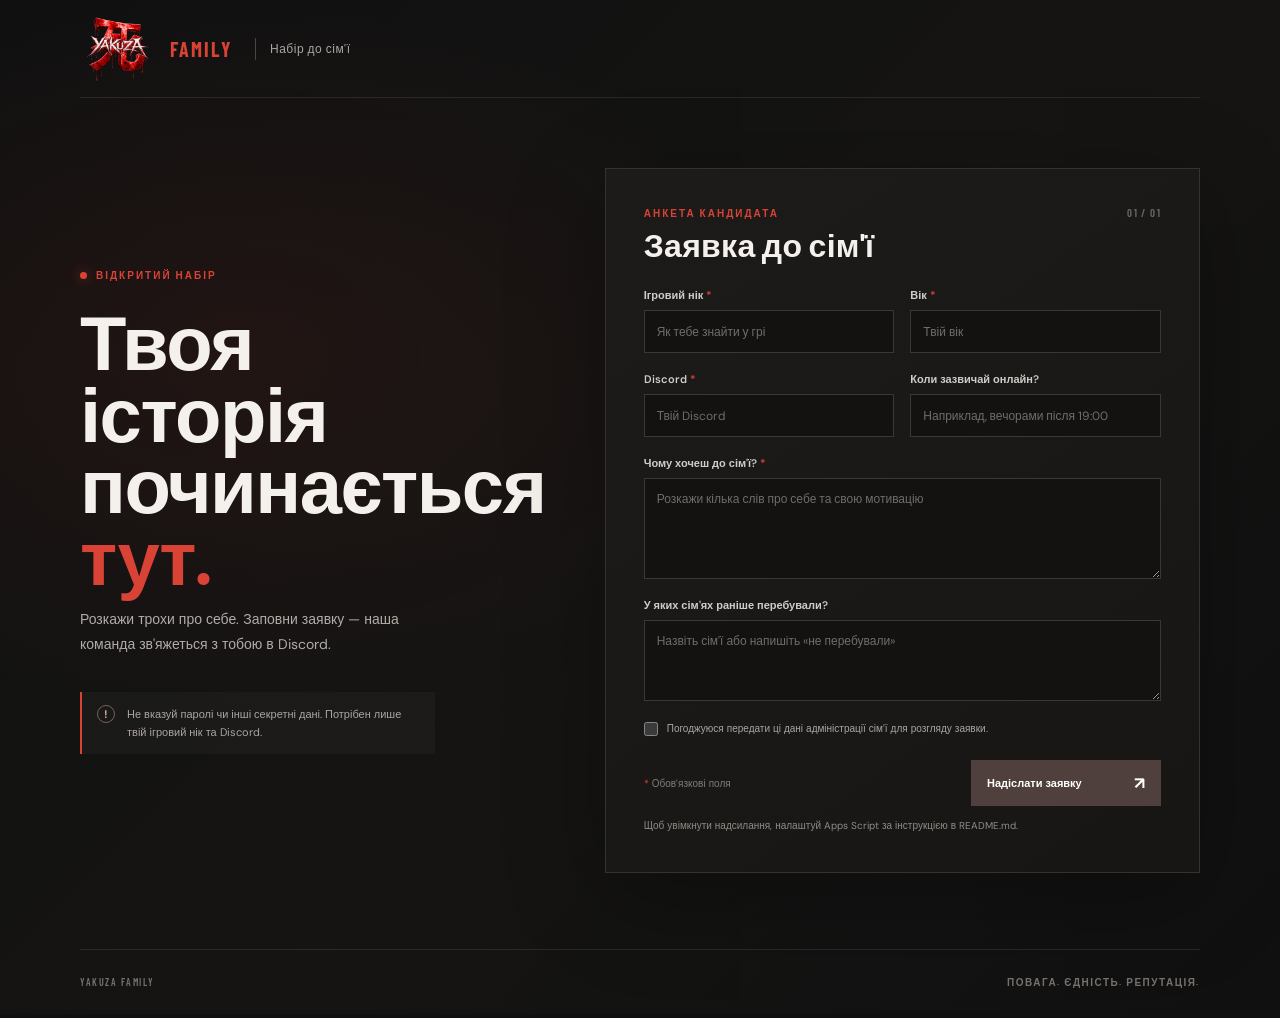
==== заявка в Yakuza/index.html @ 45d27117 "Add files via upload" ====
<!doctype html>
<html lang="uk">
  <head>
    <meta charset="utf-8">
    <meta name="viewport" content="width=device-width, initial-scale=1">
    <meta name="theme-color" content="#101010">
    <meta name="description" content="Подай заявку до сім'ї Yakuza.">
    <link rel="icon" type="image/png" href="EE2156BC-09BC-4624-B251-CAFA8B431EBB.png">
    <title>Заявка до сім'ї Yakuza</title>
    <link rel="stylesheet" href="styles.css">
    <script src="app.js" defer></script>
  </head>
  <body>
    <main class="page">
      <header class="brand">
        <a class="brand-logo" href="../index.html#home" aria-label="Yakuza — на головну">
          <img src="EE2156BC-09BC-4624-B251-CAFA8B431EBB.png" alt="Логотип сім'ї Yakuza">
        </a>
        <span class="brand-name"><span>FAMILY</span></span>
        <span class="brand-rule" aria-hidden="true"></span>
        <span class="brand-caption">Набір до сім'ї</span>
      </header>

      <section class="application" aria-labelledby="page-title">
        <div class="intro">
          <p class="eyebrow"><span aria-hidden="true"></span> ВІДКРИТИЙ НАБІР</p>
          <h1 id="page-title">Твоя історія<br>починається <span>тут.</span></h1>
          <p class="intro-copy">Розкажи трохи про себе. Заповни заявку — наша команда зв'яжеться з тобою в Discord.</p>
          <div class="note">
            <span class="note-symbol" aria-hidden="true">!</span>
            <p>Не вказуй паролі чи інші секретні дані. Потрібен лише твій ігровий нік та Discord.</p>
          </div>
        </div>

        <form class="form-card" id="application-form" target="submission-frame" method="post">
          <div class="form-heading">
            <div>
              <p class="eyebrow">АНКЕТА КАНДИДАТА</p>
              <h2>Заявка до сім'ї</h2>
            </div>
            <span class="form-index" aria-hidden="true">01 / 01</span>
          </div>

          <div class="fields">
            <label class="field">
              <span>Ігровий нік <span class="required">*</span></span>
              <input name="nickname" type="text" autocomplete="nickname" maxlength="60" placeholder="Як тебе знайти у грі" required>
            </label>

            <label class="field">
              <span>Вік <span class="required">*</span></span>
              <input name="age" type="number" min="1" max="100" inputmode="numeric" placeholder="Твій вік" required>
            </label>

            <label class="field">
              <span>Discord <span class="required">*</span></span>
              <input name="discord" type="text" autocomplete="off" maxlength="80" placeholder="Твій Discord" required>
            </label>

            <label class="field">
              <span>Коли зазвичай онлайн?</span>
              <input name="onlineTime" type="text" maxlength="100" placeholder="Наприклад, вечорами після 19:00">
            </label>

            <label class="field field-wide">
              <span>Чому хочеш до сім'ї? <span class="required">*</span></span>
              <textarea name="motivation" rows="4" maxlength="1000" placeholder="Розкажи кілька слів про себе та свою мотивацію" required></textarea>
            </label>

            <label class="field field-wide">
              <span>У яких сім'ях раніше перебували?</span>
              <textarea name="previousFamilies" rows="3" maxlength="1000" placeholder="Назвіть сім'ї або напишіть «не перебували»"></textarea>
            </label>
          </div>

          <label class="consent">
            <input name="consent" type="checkbox" required>
            <span>Погоджуюся передати ці дані адміністрації сім'ї для розгляду заявки.</span>
          </label>

          <div class="form-footer">
            <p class="required-hint"><span class="required">*</span> Обов'язкові поля</p>
            <button class="submit-button" id="submit-button" type="submit" disabled>
              <span>Надіслати заявку</span>
              <span aria-hidden="true">↗</span>
            </button>
          </div>
          <p class="form-status" id="form-status" role="status" aria-live="polite">Форма ще не під'єднана до таблиці.</p>

          <label class="honeypot" aria-hidden="true">
            Не заповнюйте це поле
            <input name="website" type="text" tabindex="-1" autocomplete="off">
          </label>
        </form>
      </section>

      <footer class="page-footer">
        <span>YAKUZA FAMILY</span>
        <span>ПОВАГА. ЄДНІСТЬ. РЕПУТАЦІЯ.</span>
      </footer>
    </main>

    <iframe class="submission-frame" name="submission-frame" title="Результат надсилання заявки"></iframe>
  </body>
</html>
---- заявка в Yakuza/styles.css ----
@import url("https://fonts.googleapis.com/css2?family=Barlow+Condensed:wght@500;600;700;800&family=DM+Sans:wght@400;500;600;700&display=swap");

:root {
  color-scheme: dark;
  font-family: "DM Sans", Arial, sans-serif;
  color: #f4f1ed;
  background: #101010;
  font-synthesis: none;
  text-rendering: optimizeLegibility;
  --red: #d94336;
  --muted: #9a9691;
  --line: #34312f;
  --panel: #191817;
}

* {
  box-sizing: border-box;
}

body {
  min-width: 320px;
  min-height: 100vh;
  margin: 0;
  background:
    radial-gradient(ellipse at 18% 35%, rgb(141 44 35 / 12%), transparent 35rem),
    linear-gradient(135deg, #101010 0%, #151413 55%, #101010 100%);
}

button,
input,
textarea {
  font: inherit;
}

.page {
  width: min(1120px, calc(100% - 48px));
  min-height: 100vh;
  margin: 0 auto;
  display: flex;
  flex-direction: column;
}

.brand {
  height: 98px;
  display: flex;
  align-items: center;
  gap: 14px;
  border-bottom: 1px solid rgb(255 255 255 / 9%);
}

.brand-logo {
  width: 76px;
  height: 76px;
  flex: 0 0 76px;
  display: block;
}

.brand-logo img {
  display: block;
  width: 100%;
  height: 100%;
  object-fit: contain;
}

.brand-name {
  font: 700 20px/1 "Barlow Condensed", Impact, sans-serif;
  letter-spacing: 2px;
}

.brand-name span {
  color: var(--red);
}

.brand-rule {
  width: 1px;
  height: 22px;
  margin-left: 9px;
  background: #494542;
}

.brand-caption {
  color: #aaa5a0;
  font-size: 12px;
  letter-spacing: 0.5px;
}

.application {
  flex: 1;
  display: grid;
  grid-template-columns: minmax(260px, 0.83fr) minmax(430px, 1.17fr);
  align-items: center;
  gap: clamp(44px, 8vw, 108px);
  padding: 70px 0 76px;
}

.intro {
  padding-bottom: 18px;
}

.eyebrow {
  margin: 0;
  color: var(--red);
  font-size: 10px;
  font-weight: 700;
  letter-spacing: 2px;
}

.intro .eyebrow {
  display: flex;
  align-items: center;
  gap: 9px;
}

.intro .eyebrow span {
  width: 7px;
  height: 7px;
  border-radius: 50%;
  background: var(--red);
  box-shadow: 0 0 12px rgb(217 67 54 / 60%);
}

h1,
h2,
p {
  margin-top: 0;
}

h1 {
  margin: 22px 0 17px;
  font: 700 clamp(52px, 6vw, 76px)/0.94 "Barlow Condensed", Impact, sans-serif;
  letter-spacing: -1.5px;
}

h1 span {
  color: var(--red);
}

.intro-copy {
  max-width: 340px;
  margin-bottom: 34px;
  color: #b1aca7;
  font-size: 14px;
  line-height: 1.8;
}

.note {
  max-width: 355px;
  display: flex;
  gap: 12px;
  padding: 13px 15px;
  border-left: 2px solid var(--red);
  background: rgb(255 255 255 / 3%);
}

.note-symbol {
  flex: 0 0 18px;
  width: 18px;
  height: 18px;
  display: grid;
  place-items: center;
  border: 1px solid #75605b;
  border-radius: 50%;
  color: #e7a39b;
  font-size: 11px;
  font-weight: 700;
}

.note p {
  margin: 0;
  color: #aaa5a0;
  font-size: 11px;
  line-height: 1.65;
}

.form-card {
  padding: clamp(24px, 4vw, 38px);
  border: 1px solid #35312f;
  background: linear-gradient(145deg, #1d1b1a, #171615);
  box-shadow: 0 24px 90px rgb(0 0 0 / 28%);
}

.form-heading {
  display: flex;
  justify-content: space-between;
  align-items: flex-start;
  margin-bottom: 28px;
}

.form-heading h2 {
  margin: 8px 0 0;
  font: 600 32px/1 "Barlow Condensed", Impact, sans-serif;
  letter-spacing: 0.3px;
}

.form-index {
  color: #6e6965;
  font: 600 11px/1 "Barlow Condensed", Impact, sans-serif;
  letter-spacing: 1.4px;
}

.fields {
  display: grid;
  grid-template-columns: 1fr 1fr;
  gap: 19px 16px;
}

.field {
  display: flex;
  flex-direction: column;
  gap: 8px;
  color: #d1ccc7;
  font-size: 11px;
  font-weight: 600;
}

.field-wide {
  grid-column: 1 / -1;
}

.required {
  color: var(--red);
}

.field input,
.field textarea {
  width: 100%;
  border: 1px solid #3b3734;
  border-radius: 0;
  outline: none;
  background: #131211;
  color: #f4f1ed;
  font-size: 12px;
  font-weight: 400;
  transition: border-color 150ms ease, box-shadow 150ms ease;
}

.field input {
  height: 43px;
  padding: 0 12px;
}

.field textarea {
  min-height: 76px;
  padding: 11px 12px;
  resize: vertical;
  line-height: 1.6;
}

.field input::placeholder,
.field textarea::placeholder {
  color: #716c67;
}

.field input:focus,
.field textarea:focus {
  border-color: #a43c32;
  box-shadow: 0 0 0 2px rgb(217 67 54 / 12%);
}

.consent {
  display: flex;
  align-items: flex-start;
  gap: 9px;
  margin-top: 20px;
  color: #aaa5a0;
  font-size: 10px;
  line-height: 1.6;
  cursor: pointer;
}

.consent input {
  width: 14px;
  height: 14px;
  flex: 0 0 14px;
  margin: 1px 0 0;
  accent-color: var(--red);
}

.form-footer {
  display: flex;
  justify-content: space-between;
  align-items: center;
  gap: 16px;
  margin-top: 23px;
}

.required-hint {
  margin: 0;
  color: #827c77;
  font-size: 10px;
}

.submit-button {
  min-width: 190px;
  min-height: 46px;
  display: flex;
  align-items: center;
  justify-content: space-between;
  gap: 22px;
  padding: 0 15px;
  border: 1px solid var(--red);
  background: var(--red);
  color: white;
  font-size: 11px;
  font-weight: 700;
  cursor: pointer;
  transition: background 150ms ease, border-color 150ms ease, opacity 150ms ease;
}

.submit-button:not(:disabled):hover {
  border-color: #ef6253;
  background: #ef5142;
}

.submit-button:focus-visible {
  outline: 2px solid white;
  outline-offset: 3px;
}

.submit-button:disabled {
  border-color: #50403d;
  background: #50403d;
  cursor: not-allowed;
}

.submit-button span:last-child {
  font-size: 17px;
}

.form-status {
  min-height: 16px;
  margin: 12px 0 0;
  color: #918a84;
  font-size: 10px;
  line-height: 1.5;
}

.form-status[data-state="success"] {
  color: #9bd3a5;
}

.form-status[data-state="error"] {
  color: #f09a8e;
}

.honeypot,
.submission-frame {
  position: absolute;
  width: 1px;
  height: 1px;
  overflow: hidden;
  clip: rect(0, 0, 0, 0);
  white-space: nowrap;
}

.honeypot input {
  position: absolute;
  left: -10000px;
}

.page-footer {
  min-height: 65px;
  display: flex;
  align-items: center;
  justify-content: space-between;
  gap: 20px;
  border-top: 1px solid rgb(255 255 255 / 9%);
  color: #77716d;
  font: 600 10px/1 "Barlow Condensed", Impact, sans-serif;
  letter-spacing: 1.5px;
}

@media (max-width: 760px) {
  .page {
    width: min(560px, calc(100% - 36px));
  }

  .brand {
    height: 76px;
  }

  .application {
    grid-template-columns: 1fr;
    gap: 30px;
    padding: 45px 0 50px;
  }

  .intro {
    padding-bottom: 0;
  }

  h1 {
    margin-top: 17px;
    font-size: clamp(54px, 14vw, 72px);
  }

  .intro-copy {
    margin-bottom: 20px;
  }

  .note {
    max-width: none;
  }
}

@media (max-width: 430px) {
  .page {
    width: calc(100% - 28px);
  }

  .brand-caption {
    font-size: 11px;
  }

  .application {
    padding-top: 36px;
  }

  .form-card {
    padding: 23px 18px;
  }

  .fields {
    grid-template-columns: 1fr;
  }

  .field-wide {
    grid-column: auto;
  }

  .form-footer {
    align-items: stretch;
    flex-direction: column;
  }

  .submit-button {
    width: 100%;
  }

  .page-footer {
    font-size: 9px;
    letter-spacing: 1px;
  }
}

@media (prefers-reduced-motion: reduce) {
  *,
  *::before,
  *::after {
    scroll-behavior: auto !important;
    transition-duration: 0.01ms !important;
  }
}
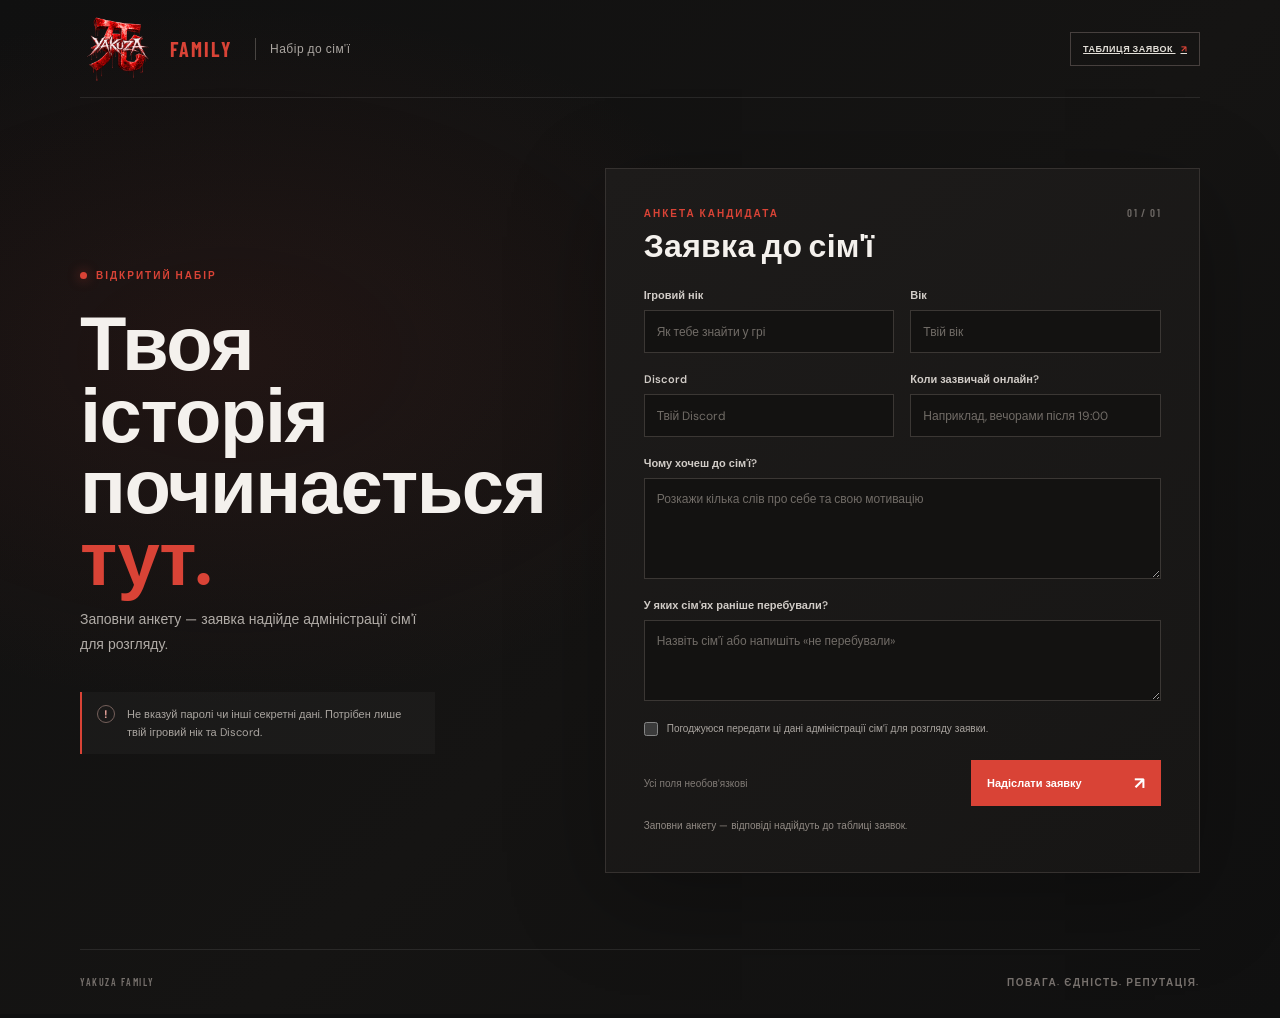
==== commit 04b79863: "Add files via upload" ====
--- a/заявка в Yakuza/index.html
+++ b/заявка в Yakuza/index.html
@@ -8,6 +8,7 @@
     <link rel="icon" type="image/png" href="EE2156BC-09BC-4624-B251-CAFA8B431EBB.png">
     <title>Заявка до сім'ї Yakuza</title>
     <link rel="stylesheet" href="styles.css">
+    <script src="../auth.js" defer></script>
     <script src="app.js" defer></script>
   </head>
   <body>
@@ -19,13 +20,14 @@
         <span class="brand-name"><span>FAMILY</span></span>
         <span class="brand-rule" aria-hidden="true"></span>
         <span class="brand-caption">Набір до сім'ї</span>
+        <a class="applications-link" href="applications.html">ТАБЛИЦЯ ЗАЯВОК <span aria-hidden="true">↗</span></a>
       </header>
 
       <section class="application" aria-labelledby="page-title">
         <div class="intro">
           <p class="eyebrow"><span aria-hidden="true"></span> ВІДКРИТИЙ НАБІР</p>
           <h1 id="page-title">Твоя історія<br>починається <span>тут.</span></h1>
-          <p class="intro-copy">Розкажи трохи про себе. Заповни заявку — наша команда зв'яжеться з тобою в Discord.</p>
+          <p class="intro-copy">Заповни анкету — заявка надійде адміністрації сім'ї для розгляду.</p>
           <div class="note">
             <span class="note-symbol" aria-hidden="true">!</span>
             <p>Не вказуй паролі чи інші секретні дані. Потрібен лише твій ігровий нік та Discord.</p>
@@ -43,18 +45,18 @@
 
           <div class="fields">
             <label class="field">
-              <span>Ігровий нік <span class="required">*</span></span>
-              <input name="nickname" type="text" autocomplete="nickname" maxlength="60" placeholder="Як тебе знайти у грі" required>
+              <span>Ігровий нік</span>
+              <input name="nickname" type="text" autocomplete="nickname" maxlength="60" placeholder="Як тебе знайти у грі">
             </label>
 
             <label class="field">
-              <span>Вік <span class="required">*</span></span>
-              <input name="age" type="number" min="1" max="100" inputmode="numeric" placeholder="Твій вік" required>
+              <span>Вік</span>
+              <input name="age" type="number" min="1" max="100" inputmode="numeric" placeholder="Твій вік">
             </label>
 
             <label class="field">
-              <span>Discord <span class="required">*</span></span>
-              <input name="discord" type="text" autocomplete="off" maxlength="80" placeholder="Твій Discord" required>
+              <span>Discord</span>
+              <input name="discord" type="text" autocomplete="off" maxlength="80" placeholder="Твій Discord">
             </label>
 
             <label class="field">
@@ -63,8 +65,8 @@
             </label>
 
             <label class="field field-wide">
-              <span>Чому хочеш до сім'ї? <span class="required">*</span></span>
-              <textarea name="motivation" rows="4" maxlength="1000" placeholder="Розкажи кілька слів про себе та свою мотивацію" required></textarea>
+              <span>Чому хочеш до сім'ї?</span>
+              <textarea name="motivation" rows="4" maxlength="1000" placeholder="Розкажи кілька слів про себе та свою мотивацію"></textarea>
             </label>
 
             <label class="field field-wide">
@@ -74,12 +76,12 @@
           </div>
 
           <label class="consent">
-            <input name="consent" type="checkbox" required>
+            <input name="consent" type="checkbox">
             <span>Погоджуюся передати ці дані адміністрації сім'ї для розгляду заявки.</span>
           </label>
 
           <div class="form-footer">
-            <p class="required-hint"><span class="required">*</span> Обов'язкові поля</p>
+            <p class="required-hint">Усі поля необов'язкові</p>
             <button class="submit-button" id="submit-button" type="submit" disabled>
               <span>Надіслати заявку</span>
               <span aria-hidden="true">↗</span>
--- a/заявка в Yakuza/styles.css
+++ b/заявка в Yakuza/styles.css
@@ -84,6 +84,27 @@
   letter-spacing: 0.5px;
 }
 
+.applications-link {
+  margin-left: auto;
+  padding: 10px 12px;
+  border: 1px solid #47403e;
+  color: #e3dfd8;
+  font-size: 9px;
+  font-weight: 700;
+  letter-spacing: 0.5px;
+  white-space: nowrap;
+}
+
+.applications-link:hover {
+  border-color: var(--red);
+  color: white;
+}
+
+.applications-link span {
+  margin-left: 5px;
+  color: var(--red);
+}
+
 .application {
   flex: 1;
   display: grid;
@@ -379,12 +400,177 @@
     height: 76px;
   }
 
+  .applications-link {
+    padding: 8px;
+    font-size: 8px;
+  }
+
   .application {
     grid-template-columns: 1fr;
     gap: 30px;
     padding: 45px 0 50px;
   }
-
+}
+
+.applications-page {
+  width: min(1120px, calc(100% - 48px));
+  padding: 62px 0 76px;
+}
+
+.applications-heading {
+  display: flex;
+  align-items: flex-end;
+  justify-content: space-between;
+  gap: 20px;
+  margin-bottom: 26px;
+}
+
+.applications-heading h1 {
+  margin: 10px 0 0;
+  font-size: clamp(42px, 6vw, 64px);
+}
+
+.applications-heading .intro-copy {
+  margin: 12px 0 0;
+}
+
+.applications-actions {
+  display: flex;
+  align-items: center;
+  gap: 10px;
+}
+
+.applications-button {
+  min-height: 42px;
+  padding: 0 14px;
+  border: 1px solid #47403e;
+  background: transparent;
+  color: #e3dfd8;
+  font-size: 10px;
+  font-weight: 700;
+  cursor: pointer;
+}
+
+.applications-button:hover {
+  border-color: var(--red);
+}
+
+.applications-panel {
+  border: 1px solid #35312f;
+  background: linear-gradient(145deg, #1d1b1a, #171615);
+}
+
+.local-storage-warning {
+  margin: 0;
+  padding: 12px 16px;
+  border-bottom: 1px solid #35312f;
+  color: #c4a989;
+  font-size: 11px;
+  line-height: 1.6;
+}
+
+.applications-login {
+  max-width: 480px;
+  margin: 0 auto;
+  padding: 32px;
+}
+
+.applications-login h2 {
+  margin: 0 0 18px;
+  font: 600 26px/1 "Barlow Condensed", Impact, sans-serif;
+}
+
+.applications-login .field + .field {
+  margin-top: 16px;
+}
+
+.applications-login .submit-button {
+  width: 100%;
+  margin-top: 21px;
+}
+
+.applications-state {
+  min-height: 18px;
+  margin: 13px 0 0;
+  color: #aaa5a0;
+  font-size: 11px;
+  line-height: 1.6;
+}
+
+.applications-state[data-state="error"] {
+  color: #f09a8e;
+}
+
+.applications-table-wrap {
+  overflow-x: auto;
+}
+
+.applications-table {
+  width: 100%;
+  min-width: 880px;
+  border-collapse: collapse;
+  text-align: left;
+}
+
+.applications-table th {
+  padding: 13px 14px;
+  background: #1c1b1b;
+  color: #aaa5a0;
+  font-size: 10px;
+  letter-spacing: 0.8px;
+  text-transform: uppercase;
+}
+
+.applications-table td {
+  max-width: 320px;
+  padding: 13px 14px;
+  border-top: 1px solid #302d2c;
+  color: #d1ccc7;
+  font-size: 11px;
+  white-space: pre-wrap;
+  overflow-wrap: anywhere;
+  vertical-align: top;
+}
+
+.applications-empty {
+  padding: 38px 20px;
+  color: #aaa5a0;
+  text-align: center;
+}
+
+.applications-empty[hidden],
+.applications-table-wrap[hidden],
+.applications-login[hidden],
+.applications-actions[hidden] {
+  display: none;
+}
+
+.applications-auth-frame {
+  position: absolute;
+  width: 1px;
+  height: 1px;
+  border: 0;
+  clip-path: inset(50%);
+}
+
+@media (max-width: 760px) {
+  .applications-page {
+    width: min(560px, calc(100% - 36px));
+    padding-top: 42px;
+  }
+
+  .applications-heading {
+    align-items: flex-start;
+    flex-direction: column;
+    gap: 15px;
+  }
+
+  .applications-login {
+    padding: 24px 20px;
+  }
+}
+
+@media (max-width: 760px) {
   .intro {
     padding-bottom: 0;
   }
